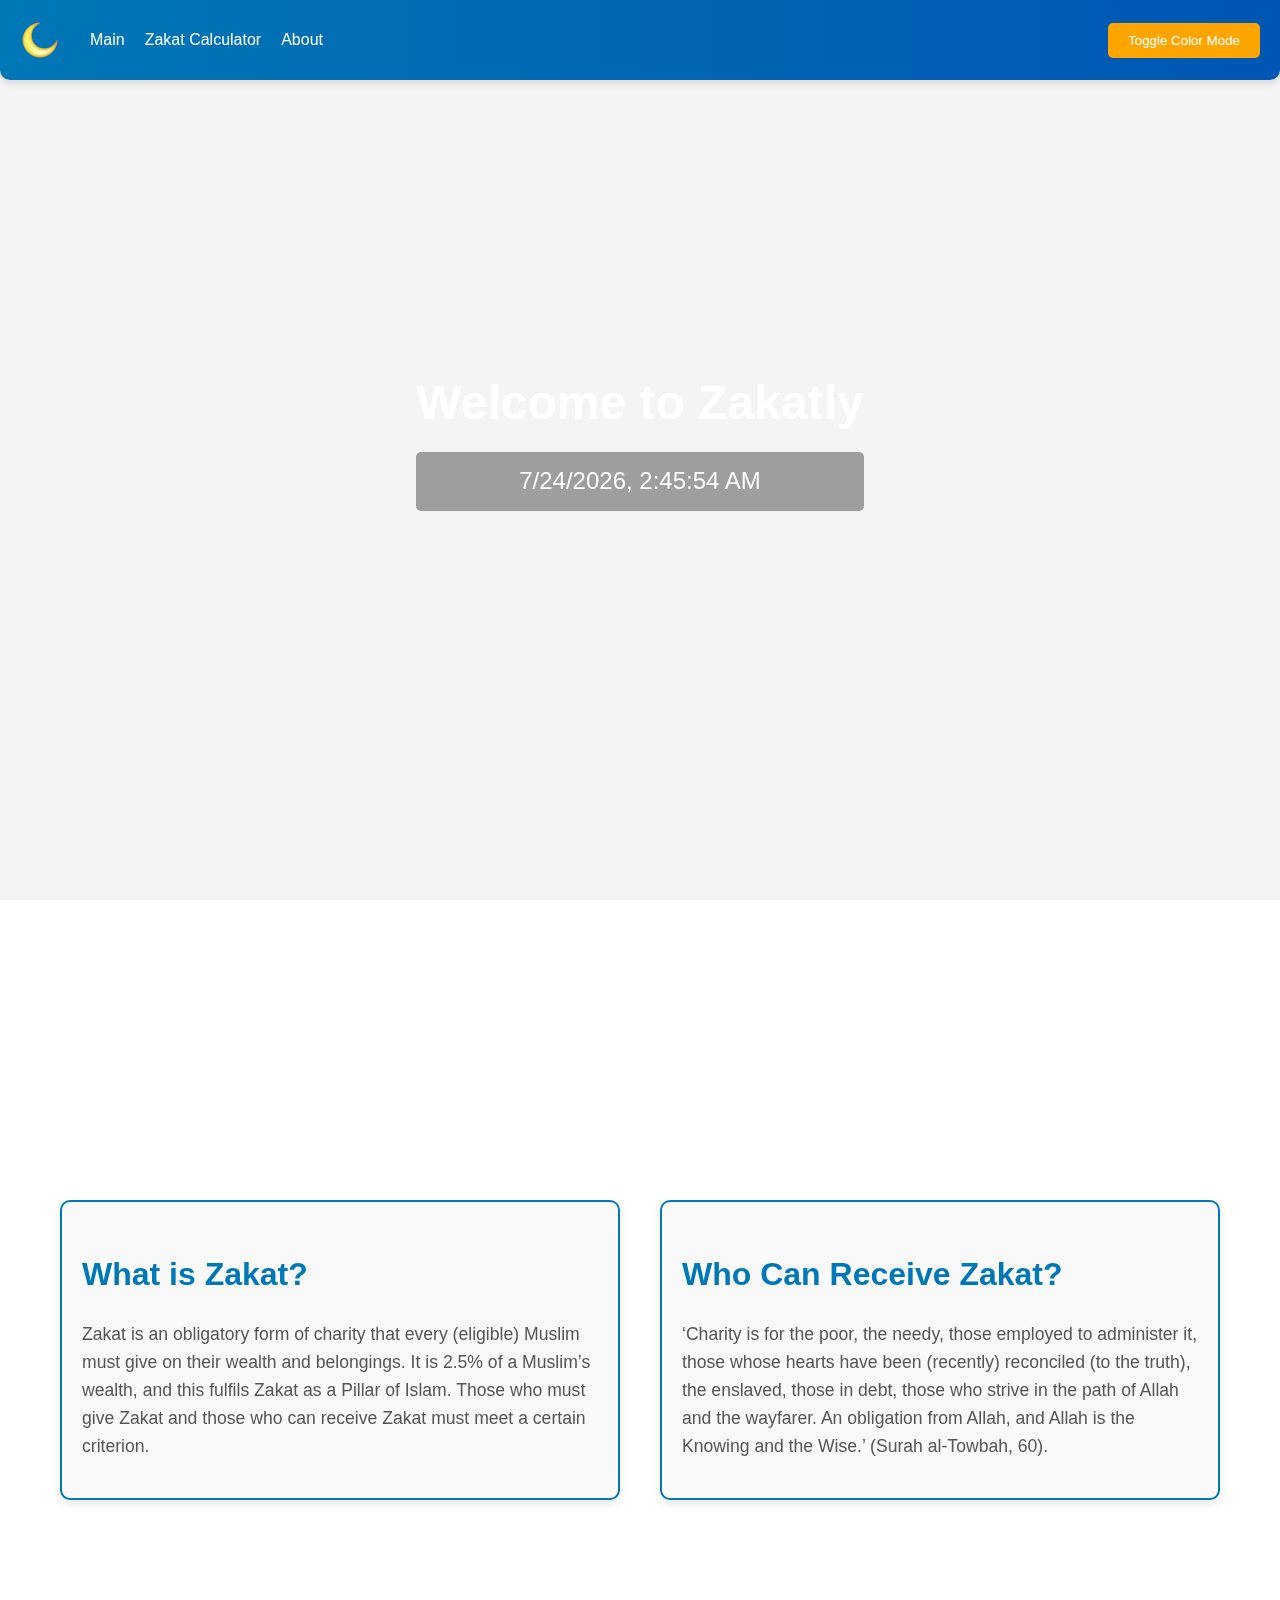
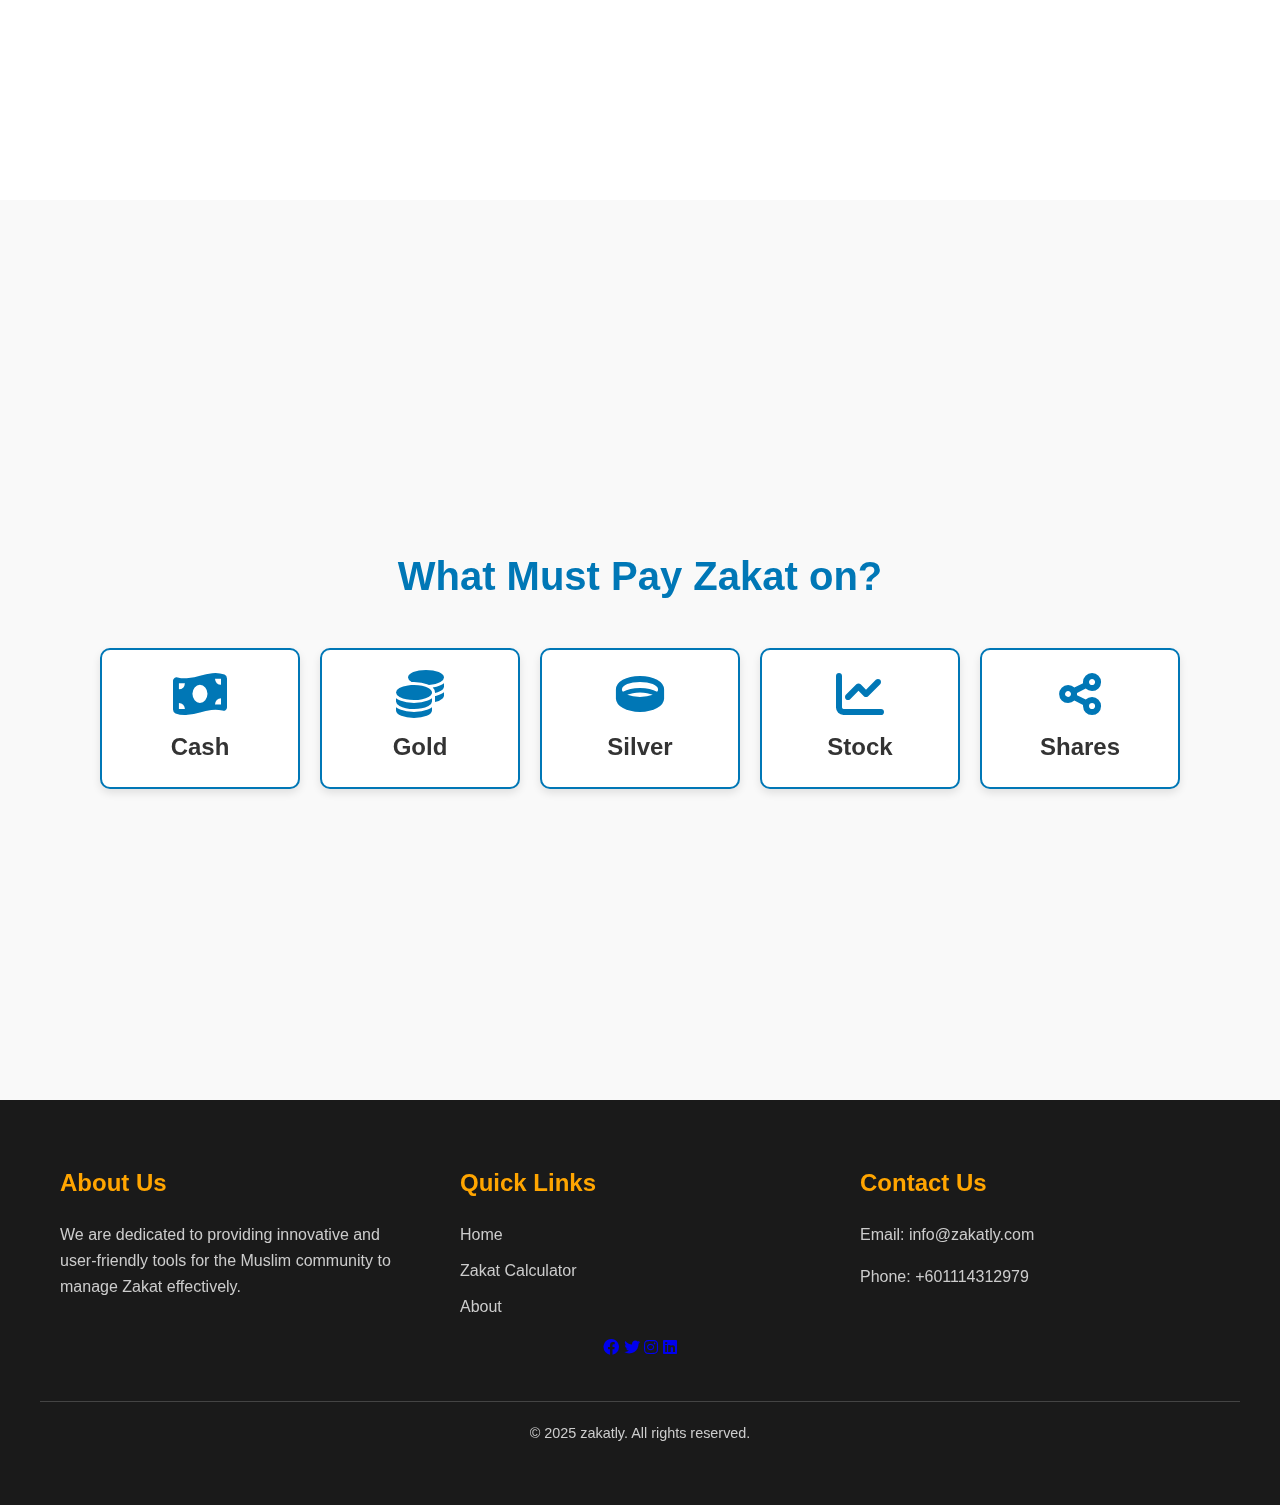
==== index.html @ d1e3d3cc "Add files via upload" ====
<!DOCTYPE html>
<html lang="en">
<head>
    <meta charset="UTF-8">
    <meta name="viewport" content="width=device-width, initial-scale=1.0">
    <title>Zakatly - Zakat Calculator</title>
    <link rel="stylesheet" href="styles.css">
    <link rel="stylesheet" href="https://cdnjs.cloudflare.com/ajax/libs/font-awesome/6.0.0/css/all.min.css">
    <link rel="icon" type="images/png" href="moon.png">
    <script src="script.js" defer></script>
</head>
<body>
    <nav>
        <ul>
            <li>
                <a href="index.html">
                    <img src="moon.png" alt="Moon Icon" class="nav-icon">
                </a>
            </li>
            <li><a href="index.html">Main</a></li>
            <li class="dropdown">
                <a href="zakat-calculator.html">Zakat Calculator</a>
                <ul class="dropdown-menu">
                    <li><a href="zakat-income.html">Zakat on Income</a></li>
                    <li><a href="zakat-gold.html">Zakat on Gold</a></li>
                    <li><a href="zakat-silver.html">Zakat on Silver</a></li>
                    <li><a href="zakat-stock.html">Zakat on Stock</a></li>
                </ul>
            </li>
            <li><a href="about.html">About</a></li>
        </ul>
        <div class="color-toggle">
            <button id="colorToggle">Toggle Color Mode</button>
        </div>
    </nav>

    <main id="main">
        <video class="video-background" autoplay muted loop>
            <source src="images/6000763_Craft_Crafting Beer_3840x2160.mp4" type="video/mp4">
            Your browser does not support the video tag.
        </video>
        <div class="overlay"></div>
        <section class="hero">
            <div class="hero-content">
                <h1>Welcome to Zakatly</h1>
                <p id="datetime"></p>
            </div>
        </section>
        <section class="zakat-info-section">
            <div class="zakat-info-container">
                <div class="zakat-info-left">
                    <h2>What is Zakat?</h2>
                    <p>Zakat is an obligatory form of charity that every (eligible) Muslim must give on their wealth and belongings. It is 2.5% of a Muslim’s wealth, and this fulfils Zakat as a Pillar of Islam. Those who must give Zakat and those who can receive Zakat must meet a certain criterion.</p>
                </div>
                <div class="zakat-info-right">
                    <h2>Who Can Receive Zakat?</h2>
                    <p>‘Charity is for the poor, the needy, those employed to administer it, those whose hearts have been (recently) reconciled (to the truth), the enslaved, those in debt, those who strive in the path of Allah and the wayfarer. An obligation from Allah, and Allah is the Knowing and the Wise.’ (Surah al-Towbah, 60).</p>
                </div>
            </div>
        </section>
        <section class="zakat-payment-section">
            <h2>What Must Pay Zakat on?</h2>
            <div class="zakat-payment-cards">
                <div class="zakat-card">
                    <div class="card-content">
                        <i class="fas fa-money-bill-wave"></i>
                        <h3>Cash</h3>
                    </div>
                </div>
                <div class="zakat-card">
                    <div class="card-content">
                        <i class="fas fa-coins"></i>
                        <h3>Gold</h3>
                    </div>
                </div>
                <div class="zakat-card">
                    <div class="card-content">
                        <i class="fas fa-ring"></i>
                        <h3>Silver</h3>
                    </div>
                </div>
                <div class="zakat-card">
                    <div class="card-content">
                        <i class="fas fa-chart-line"></i>
                        <h3>Stock</h3>
                    </div>
                </div>
                <div class="zakat-card">
                    <div class="card-content">
                        <i class="fas fa-share-alt"></i>
                        <h3>Shares</h3>
                    </div>
                </div>
            </div>
        </section>
    </main>

    <footer>
        <div class="footer-content">
            <div class="footer-section">
                <h3>About Us</h3>
                <p>We are dedicated to providing innovative and user-friendly tools for the Muslim community to manage Zakat effectively.</p>
            </div>
            <div class="footer-section">
                <h3>Quick Links</h3>
                <ul>
                    <li><a href="index.html">Home</a></li>
                    <li><a href="zakat-calculator.html">Zakat Calculator</a></li>
                    <li><a href="about.html">About</a></li>
                </ul>
            </div>
            <div class="footer-section">
                <h3>Contact Us</h3>
                <p>Email: info@zakatly.com</p>
                <p>Phone: +601114312979</p>
            </div>
        </div>
        <div class="social-icons">
            <a href="https://facebook.com" target="_blank"><i class="fab fa-facebook"></i></a>
            <a href="https://twitter.com" target="_blank"><i class="fab fa-twitter"></i></a>
            <a href="https://instagram.com" target="_blank"><i class="fab fa-instagram"></i></a>
            <a href="https://linkedin.com" target="_blank"><i class="fab fa-linkedin"></i></a>
        </div>
        <div class="footer-bottom">
            &copy; 2025 zakatly. All rights reserved.
        </div>
    </footer>
</body>
</html>
---- styles.css ----
/* General Styles */
* {
    box-sizing: border-box; /* Applies to all elements */
}
body {
    font-family: "Poppins", sans-serif;
    margin: 0;
    padding: 0;
    color: var(--text-color);
    background-color: var(--background-color);
    line-height: 1.6;
    overflow-x: hidden; /* Prevent horizontal scrolling */
}

/* Color Variables */
:root {
    --primary-color: #0077B6; /* Blue */
    --secondary-color: #FFA500; /* Orange */
    --background-color: #f4f4f4; /* Light gray */
    --text-color: #333; /* Dark gray */
    --footer-bg: #1a1a1a; /* Dark background */
    --footer-text: #ccc; /* Light gray */
}
.video-background {
    position: fixed;
    top: 0;
    left: 0;
    width: 100%;
    height: 100%;
    object-fit: cover; /* Ensures the video covers the entire background */
    z-index: -1; /* Places the video behind other content */
}

nav {
    display: flex;
    justify-content: space-between;
    align-items: center;
    background: linear-gradient(90deg, var(--primary-color), #0056b3); /* Gradient background */
    padding: 10px 20px;
    color: white;
    position: fixed;
    width: 100%;
    top: 0;
    z-index: 1000;
    box-shadow: 0 4px 6px rgba(0, 0, 0, 0.1); /* Subtle shadow */
    border-radius: 0 0 10px 10px; /* Rounded bottom corners */
}

nav ul {
    list-style: none;
    display: flex;
    margin: 0;
    padding: 0;
    align-items: center;
}

nav ul li {
    margin-right: 20px;
    display: flex;
    align-items: center;
    position: relative; /* For the animated underline */
}

nav ul li a {
    color: white;
    text-decoration: none;
    font-weight: 500;
    transition: color 0.3s;
    display: flex;
    align-items: center;
    height: 100%;
    padding: 10px 0; /* Add padding for better click area */
}

/* Animated underline effect */
nav ul li a::after {
    content: '';
    position: absolute;
    bottom: 0;
    left: 0;
    width: 100%;
    height: 2px;
    background-color: var(--secondary-color);
    transform: scaleX(0); /* Start with no underline */
    transform-origin: bottom right;
    transition: transform 0.3s ease;
}

nav ul li a:hover::after {
    transform: scaleX(1); /* Expand the underline on hover */
    transform-origin: bottom left;
}

.nav-icon {
    width: 40px;
    height: 40px;
    display: inline-block;
    margin-right: 10px;
    vertical-align: middle;
    transition: transform 0.3s ease; /* Add a hover effect to the logo */
}

.nav-icon:hover {
    transform: rotate(15deg); /* Rotate the logo slightly on hover */
}

.color-toggle {
    display: flex;
    align-items: center;
}
/* Dropdown Menu Styles */
.dropdown {
    position: relative;
}

.dropdown-menu {
    display: none;
    position: absolute;
    top: 100%;
    left: 0;
    background-color: var(--primary-color);
    border-radius: 5px;
    box-shadow: 0 4px 8px rgba(0, 0, 0, 0.1);
    z-index: 1000;
}

.dropdown-menu li {
    margin: 0;
    padding: 10px;
}

.dropdown-menu li a {
    color: white;
    text-decoration: none;
    display: block;
}

.dropdown:hover .dropdown-menu {
    display: block;
}

/* Color Toggle Button */
#colorToggle {
    background-color: var(--secondary-color);
    color: white;
    border: none;
    padding: 10px 20px;
    cursor: pointer;
    border-radius: 5px;
    transition: background-color 0.3s, transform 0.3s ease;
}

#colorToggle:hover {
    background-color: #e69500; /* Darker orange on hover */
    transform: scale(1.05); /* Slightly enlarge the button on hover */
}

#colorToggle:hover {
    background-color: #e69500; /* Darker orange on hover */
}

/* Hero Section Styles */
.hero {
    height: 100vh;
    background-size: cover;
    background-position: center;
    display: flex;
    align-items: center;
    justify-content: center;
    color: white;
    text-align: center;
    position: relative;
}

.hero-content h1 {
    font-size: 3em;
    margin: 0;
}

#datetime {
    font-size: 1.5em;
    margin-top: 10px;
    opacity: 0.7;
    color: white;
    background-color: rgba(0, 0, 0, 0.5);
    padding: 10px;
    border-radius: 5px;
}

/* Zakat Info Section */
/* Zakat Info Section */
.zakat-info-section {
    height: 100vh;
    display: flex;
    align-items: center;
    justify-content: center;
    background-color: #fff;
    padding: 20px;
    margin: 0; /* Remove default margin */
    width: 100%; /* Ensure full width */
    box-sizing: border-box; /* Include padding in width calculation */
}

.zakat-info-container {
    display: flex;
    max-width: 1200px;
    width: 100%;
    gap: 40px;
    margin: 0 auto; /* Center the container */
    padding: 0 20px; /* Add horizontal padding */
    box-sizing: border-box; /* Include padding in width calculation */
}

.zakat-info-left,
.zakat-info-right {
    flex: 1;
    background-color: #f9f9f9;
    padding: 20px;
    border-radius: 10px;
    box-shadow: 0 4px 8px rgba(0, 0, 0, 0.1);
    border: 2px solid var(--primary-color);
    margin: 0; /* Remove default margin */
}

.zakat-info-left h2, .zakat-info-right h2 {
    color: var(--primary-color);
    font-size: 2em;
    margin-bottom: 20px;
}

.zakat-info-left p, .zakat-info-right p {
    font-size: 1.1em;
    line-height: 1.6;
    color: #555;
}

/* Zakat Payment Section */
.zakat-payment-section {
    height: 100vh;
    display: flex;
    flex-direction: column;
    justify-content: center;
    align-items: center;
    background-color: #f9f9f9;
    padding: 20px;
    margin: 0; /* Remove default margin */
    width: 100%; /* Ensure full width */
    box-sizing: border-box; /* Include padding in width calculation */
}

.zakat-payment-section h2 {
    font-size: 2.5em;
    color: var(--primary-color);
    margin-bottom: 40px;
}

.zakat-payment-cards {
    display: flex;
    flex-wrap: wrap;
    justify-content: center;
    gap: 20px;
    max-width: 1200px; /* Limit the maximum width */
    width: 100%; /* Ensure full width */
    padding: 0 20px; /* Add horizontal padding */
    box-sizing: border-box; /* Include padding in width calculation */
}

.zakat-card {
    background-color: white;
    border-radius: 10px;
    box-shadow: 0 4px 8px rgba(0, 0, 0, 0.1);
    padding: 20px;
    width: 200px;
    text-align: center;
    transition: transform 0.3s ease;
    border: 2px solid var(--primary-color);
    margin: 0; /* Remove default margin */
}

.zakat-card:hover {
    transform: translateY(-10px);
}

.zakat-card i {
    font-size: 3em;
    color: var(--primary-color);
    margin-bottom: 10px;
}

.zakat-card h3 {
    font-size: 1.5em;
    color: var(--text-color);
    margin: 0;
}

.zakat-card a {
    text-decoration: none;
}

/* zakat-calculate section */
.income {
    display: flex;
    justify-content: center;
    align-items: center;
    min-height: 100vh;
    padding: 150px 20px 20px;
    padding-bottom: 100px;
}
/* Form Styles */
.income #zakatForm {
    background: rgba(255, 255, 255, 0.9);
    padding: 20px;
    border-radius: 10px;
    box-shadow: 0 2px 10px rgba(0, 0, 0, 0.2);
    width: 100%;
    max-width: 500px;
    border: 2px solid var(--primary-color); /* Added border */
}

.income #zakatForm h2,
.income #zakatForm h3 {
    color: var(--primary-color);
}

.income #zakatForm label {
    font-weight: bold;
    display: block;
    margin-top: 10px;
}

.income #zakatForm input,
.income #zakatForm select {
    width: 100%; /* Ensure all inputs and selects have the same width */
    margin-top: 8px;
    margin-bottom: 15px;
    padding: 10px;
    border-radius: 5px;
    border: 1px solid #ddd;
    box-sizing: border-box; /* Include padding and border in width */
}

.income #zakatForm input[readonly] {
    background-color: #f9f9f9; /* Light gray background for readonly fields */
    color: #555; /* Darker text for better readability */
}

.income #zakatForm button {
    background-color: var(--primary-color);
    color: white;
    font-size: 16px;
    cursor: pointer;
    border: none;
    padding: 10px 20px;
    margin-top: 30px;
    border-radius: 5px;
    transition: background-color 0.3s;
    width: 100%; /* Make button full width */
}

.income #zakatForm button:hover {
    background-color: #0056b3; /* Darker blue on hover */
}

.income .total-result {
    font-size: 18px;
    color: #28a745; /* Green color for results */
    text-align: center;
    margin-top: 20px;
}

/* Zakat Calculator Styles */
.zakat-calculator {
    max-width: 800px;
    margin: 0 auto;
    padding: 40px 65px;
    background-color: #fff;
    border-radius: 10px;
    box-shadow: 0 4px 8px rgba(0, 0, 0, 0.1);
    margin-top: 120px; /* Add space below the fixed navbar */
    margin-bottom: 120px;

}

.zakat-calculator h2 {
    text-align: center;
    color: var(--primary-color);
    margin-bottom: 20px;
}

.zakat-calculator label {
    display: block;
    margin: 10px 0 5px;
    font-weight: bold;
    color: var(--text-color);
}

.zakat-calculator input {
    width: 100%;
    padding: 10px;
    margin-bottom: 15px;
    border: 1px solid #ddd;
    border-radius: 5px;
    font-size: 16px;
}

.zakat-calculator input[readonly],
.zakat-calculator input[disabled] {
    background-color: #f9f9f9;
    color: #555;
}

.zakat-calculator button {
    background-color: var(--primary-color);
    color: white;
    border: none;
    padding: 10px 20px;
    border-radius: 5px;
    cursor: pointer;
    font-size: 16px;
    margin-right: 10px;
}

.zakat-calculator button:hover {
    background-color: var(--secondary-color);
}

.zakat-calculator p {
    text-align: center;
    color: #ff0000;
    margin-top: 10px;
}

/* About Page Styles */
body.about-page {
    background-color: var(--background-color);
    display: flex;
    flex-direction: column;
    align-items: center;
    justify-content: flex-start;
    min-height: 100vh;
    padding-top: 80px;
    margin: 0;
}

.about-main {
    display: flex;
    justify-content: center;
    align-items: center;
    min-height: calc(100vh - 80px); 
    padding-top: 80px; 
    margin: 0;
    flex-direction: column;
    flex: 1; 
}

.container {
    max-width: 1200px;
    width: 100%;
    padding: 40px 60px;
    padding-bottom: 80px;
    text-align: center;
    background-color: white;
    border-radius: 10px;
    box-shadow: 0 4px 6px rgba(0, 0, 0, 0.1);
    margin: 0 auto; 
    margin-top: 50px;
    margin-bottom: 150px;
}

.headingAbout {
    font-size: 48px;
    color: var(--text-color);
    margin-bottom: 40px;
}

.headingAbout span {
    color: var(--primary-color);
}

.profiles {
    display: flex;
    flex-wrap: wrap;
    justify-content: center;
    gap: 40px;
}

.profiles .pyan,
.profiles .zul {
    flex-basis: calc(50% - 40px); 
    max-width: 350px; 
    background: white;
    border: 1px solid #ddd;
    border-radius: 10px;
    padding: 20px;
    box-shadow: 0 4px 6px rgba(0, 0, 0, 0.1);
    transition: transform 0.3s, box-shadow 0.3s;
}

.profiles .pyan:hover,
.profiles .zul:hover {
    transform: translateY(-10px);
    box-shadow: 0 6px 10px rgba(0, 0, 0, 0.15);
}

.profiles .pyan .profile-img,
.profiles .zul .profile-img {
    height: 150px;
    width: 150px;
    border-radius: 50%;
    margin: 0 auto 15px;
    display: block;
    object-fit: cover;
    transition: filter 0.3s;
}

.profiles .pyan .profile-img {
    object-position: center 35%; /* Adjust for Sufyan's picture */
}

.profiles .zul .profile-img {
    object-position: center 60%; /* Adjust for Zulfan's picture */
}

.profiles .pyan .profile-img:hover,
.profiles .zul .profile-img:hover {
    filter: grayscale(0);
}

.profiles .pyan h3,
.profiles .zul h3 {
    font-size: 22px;
    color: var(--text-color);
    margin: 10px 0 5px;
}

.profiles .pyan h5,
.profiles .zul h5 {
    font-size: 16px;
    color: #666;
    margin-bottom: 10px;
}

.profiles .pyan p,
.profiles .zul p {
    font-size: 14px;
    color: #555;
}

.social-links {
    display: flex;
    justify-content: center;
    gap: 10px;
    margin-top: 15px;
}

.social-links a {
    color: var(--primary-color);
    font-size: 20px;
    transition: color 0.3s;
}

.social-links a:hover {
    color: var(--secondary-color);
}

/* Color Blind Mode Styles */
body.color-blind-mode {
    --primary-color: #004D40; /* Dark teal */
    --secondary-color: #FF8F00; /* Darker orange */
    --background-color: #E0F2F1; /* Light teal */
    --text-color: #000; /* Black */
    --footer-bg: #004D40; /* Dark teal */
    --footer-text: #fff; /* White */

    /* Font and Line Adjustments for Color Blind Mode */
    font-weight: bold; /* Make text bold */
    line-height: 1.8; /* Increase line height for better readability */
}
 /* Thicker border for the calculator form container */
body.color-blind-mode .zakat-calculator {
    border: 3px solid var(--primary-color);
    padding: 20px; 
    border-radius: 10px; 
}
/* for the profile section in color-blind mode */
body.color-blind-mode .profiles .pyan,
body.color-blind-mode .profiles .zul {
    border: 3px solid var(--primary-color);
}

body.color-blind-mode h1,
body.color-blind-mode h2,
body.color-blind-mode h3,
body.color-blind-mode h4,
body.color-blind-mode h5,
body.color-blind-mode h6 {
    font-weight: 900; /* Make headings extra bold */
}

body.color-blind-mode p {
    font-weight: bold; /* Make paragraphs bold */
}

body.color-blind-mode .footer-section ul li a {
    font-weight: bold; /* Make footer links bold */
}

body.color-blind-mode .social-links a {
    font-weight: bold; /* Make social icons bold */
}

/* Thicker Lines for Color Blind Mode */
body.color-blind-mode nav {
    border-bottom: 4px solid var(--primary-color); /* Thicker border for navbar */
}

body.color-blind-mode .contact-info button {
    border: 3px solid var(--secondary-color); /* Thicker border for buttons */
}

body.color-blind-mode .zakat-card {
    border: 3px solid var(--primary-color); /* Thicker border for cards */
}

body.color-blind-mode footer {
    border-top: 4px solid var(--secondary-color); /* Thicker border for footer */
}

body.color-blind-mode .footer-section ul li a {
    border-bottom: 2px solid var(--secondary-color); /* Thicker underline for links */
}

body.color-blind-mode .social-links a {
    border: 2px solid var(--primary-color); /* Thicker border for social icons */
    padding: 5px; /* Add padding for better visibility */
}

/* Footer Styles */
footer {
    background-color: var(--footer-bg);
    color: var(--footer-text);
    padding: 40px 20px;
    text-align: center;
    width: 100%;
    margin-top: auto; /* Push the footer to the bottom */
}

.footer-content {
    display: flex;
    justify-content: space-between;
    max-width: 1200px;
    margin: 0 auto;
    gap: 40px;
    padding: 0 20px;
}

.footer-section {
    flex: 1;
    text-align: left;
}

.footer-section h3 {
    font-size: 1.5rem;
    margin-bottom: 20px;
    color: var(--secondary-color);
}

.footer-section p,
.footer-section ul {
    font-size: 1rem;
    color: var(--footer-text);
    line-height: 1.6;
}

.footer-section ul {
    list-style: none;
    padding: 0;
}

.footer-section ul li {
    margin-bottom: 10px;
}

.footer-section ul li a {
    color: var(--footer-text);
    text-decoration: none;
    transition: color 0.3s ease;
}

.footer-section ul li a:hover {
    color: var(--secondary-color);
}

.footer-bottom {
    margin-top: 40px;
    border-top: 1px solid #444;
    padding-top: 20px;
    font-size: 0.9rem;
    color: var(--footer-text);
    max-width: 1200px;
    margin: 40px auto 0;
    padding: 20px;
}


/* Responsive Design */
@media (max-width: 768px) {
    .footer-content {
        flex-direction: column;
        text-align: center;
    }

    .footer-section {
        text-align: center;
    }

    .footer-bottom {
        text-align: center;
    }
}

@media (max-width: 480px) {
    nav {
        flex-direction: column;
        padding: 10px;
    }

    nav ul {
        flex-direction: column;
        align-items: center;
    }

    nav ul li {
        margin: 10px 0;
    }

    .contact-info {
        margin-top: 10px;
    }

    .headingAbout {
        font-size: 28px;
    }
}
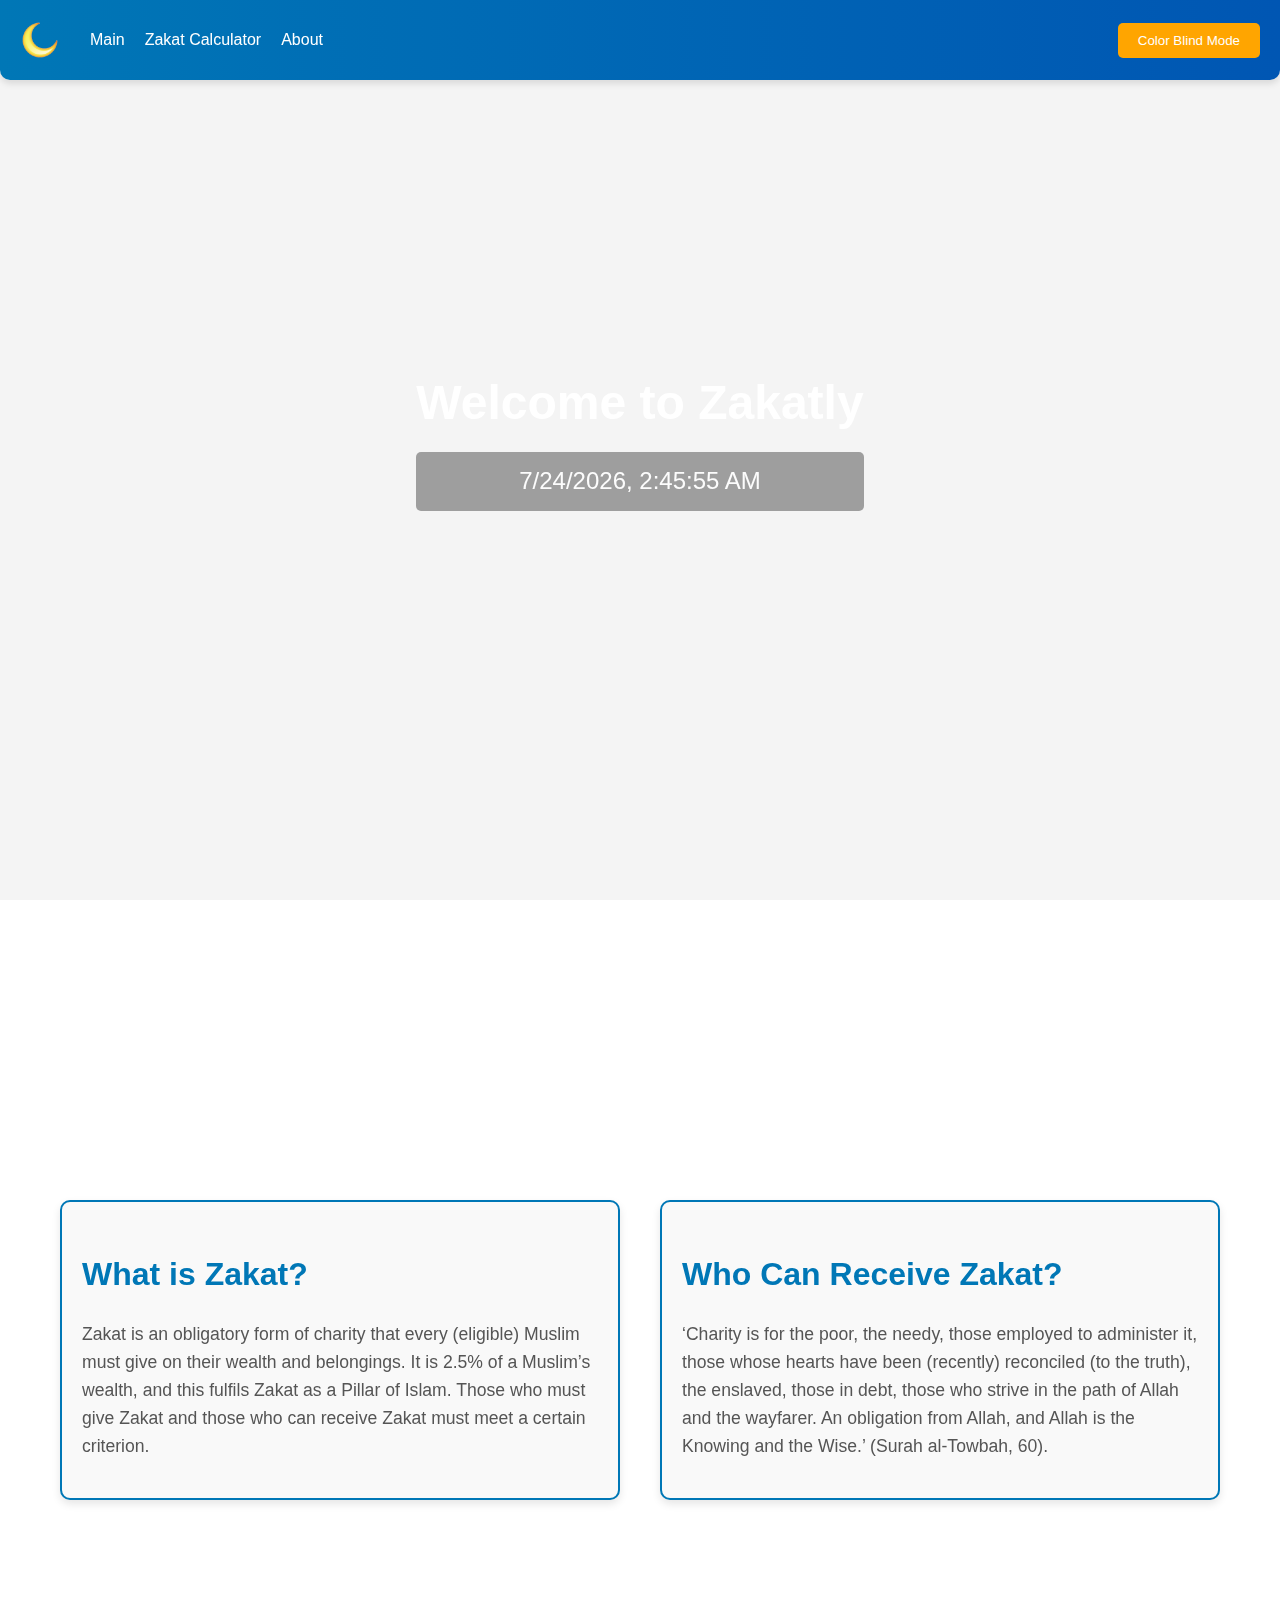
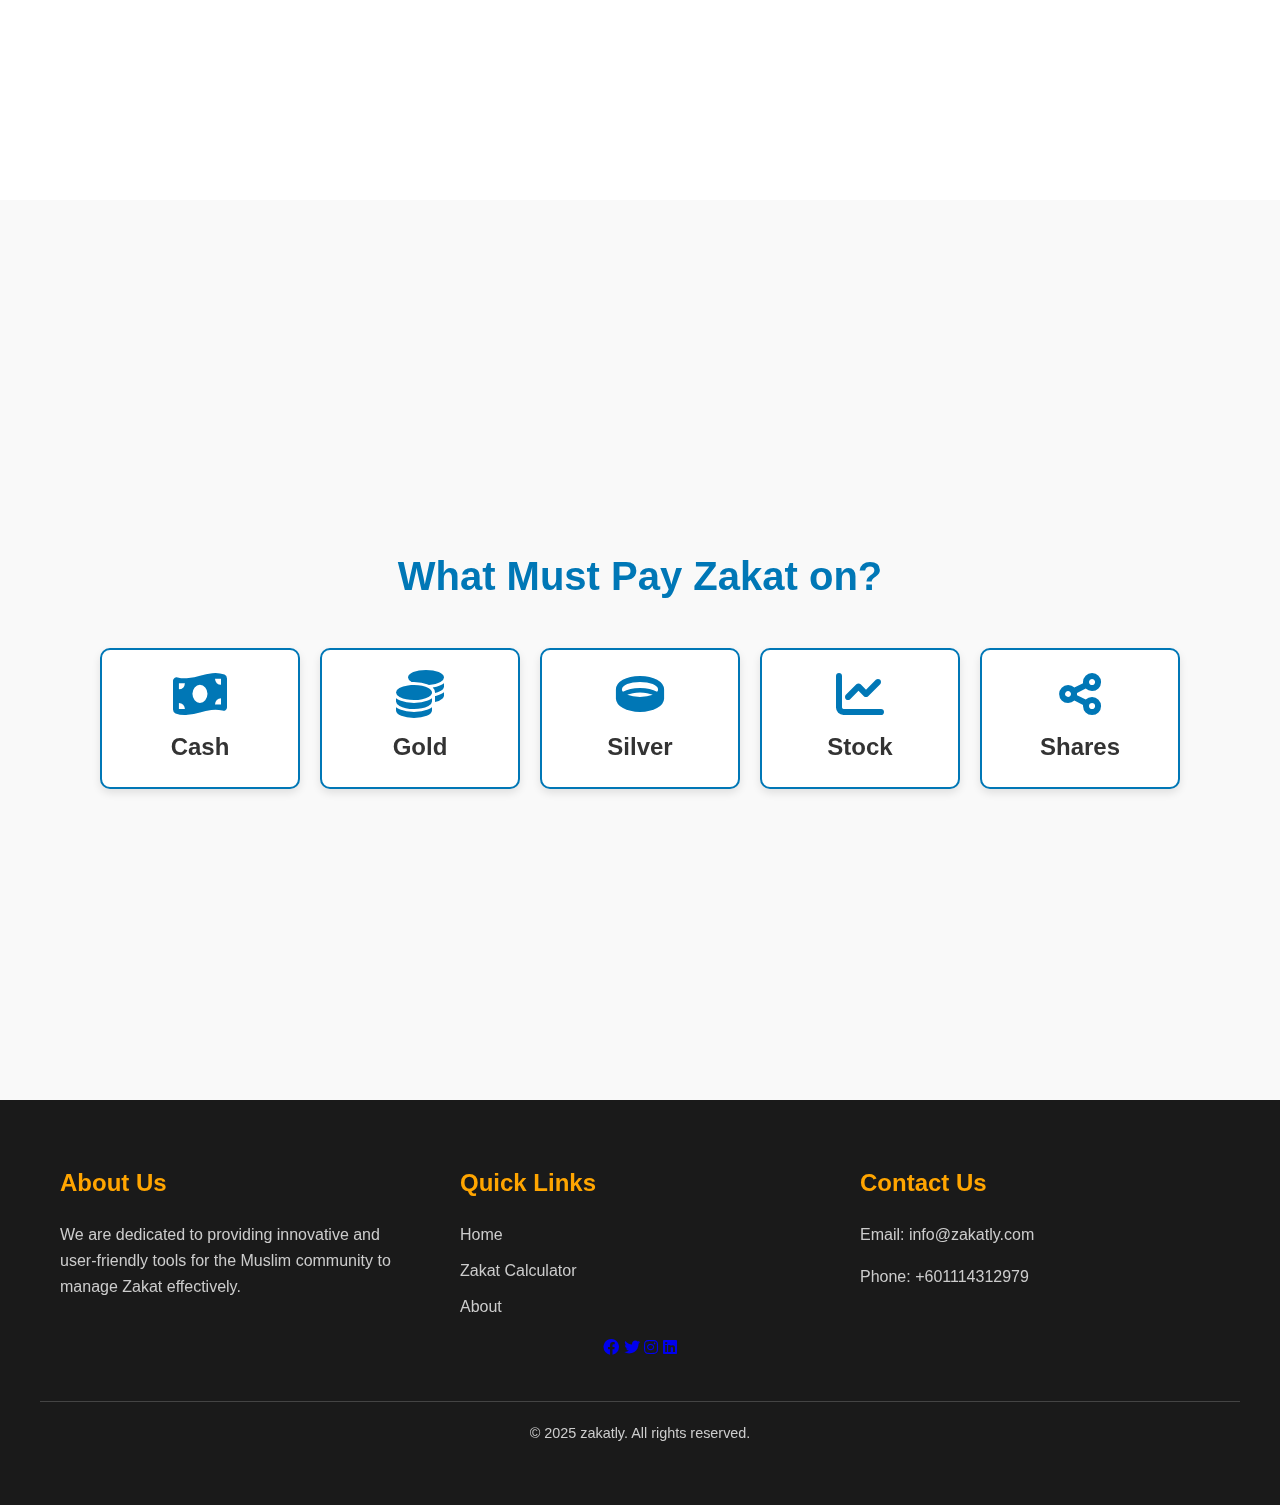
==== commit 3e1705ff: "index.html" ====
--- a/index.html
+++ b/index.html
@@ -30,7 +30,7 @@
             <li><a href="about.html">About</a></li>
         </ul>
         <div class="color-toggle">
-            <button id="colorToggle">Toggle Color Mode</button>
+             <button id="colorToggle">Color Blind Mode</button>
         </div>
     </nav>
 
@@ -126,4 +126,4 @@
         </div>
     </footer>
 </body>
-</html>+</html>
